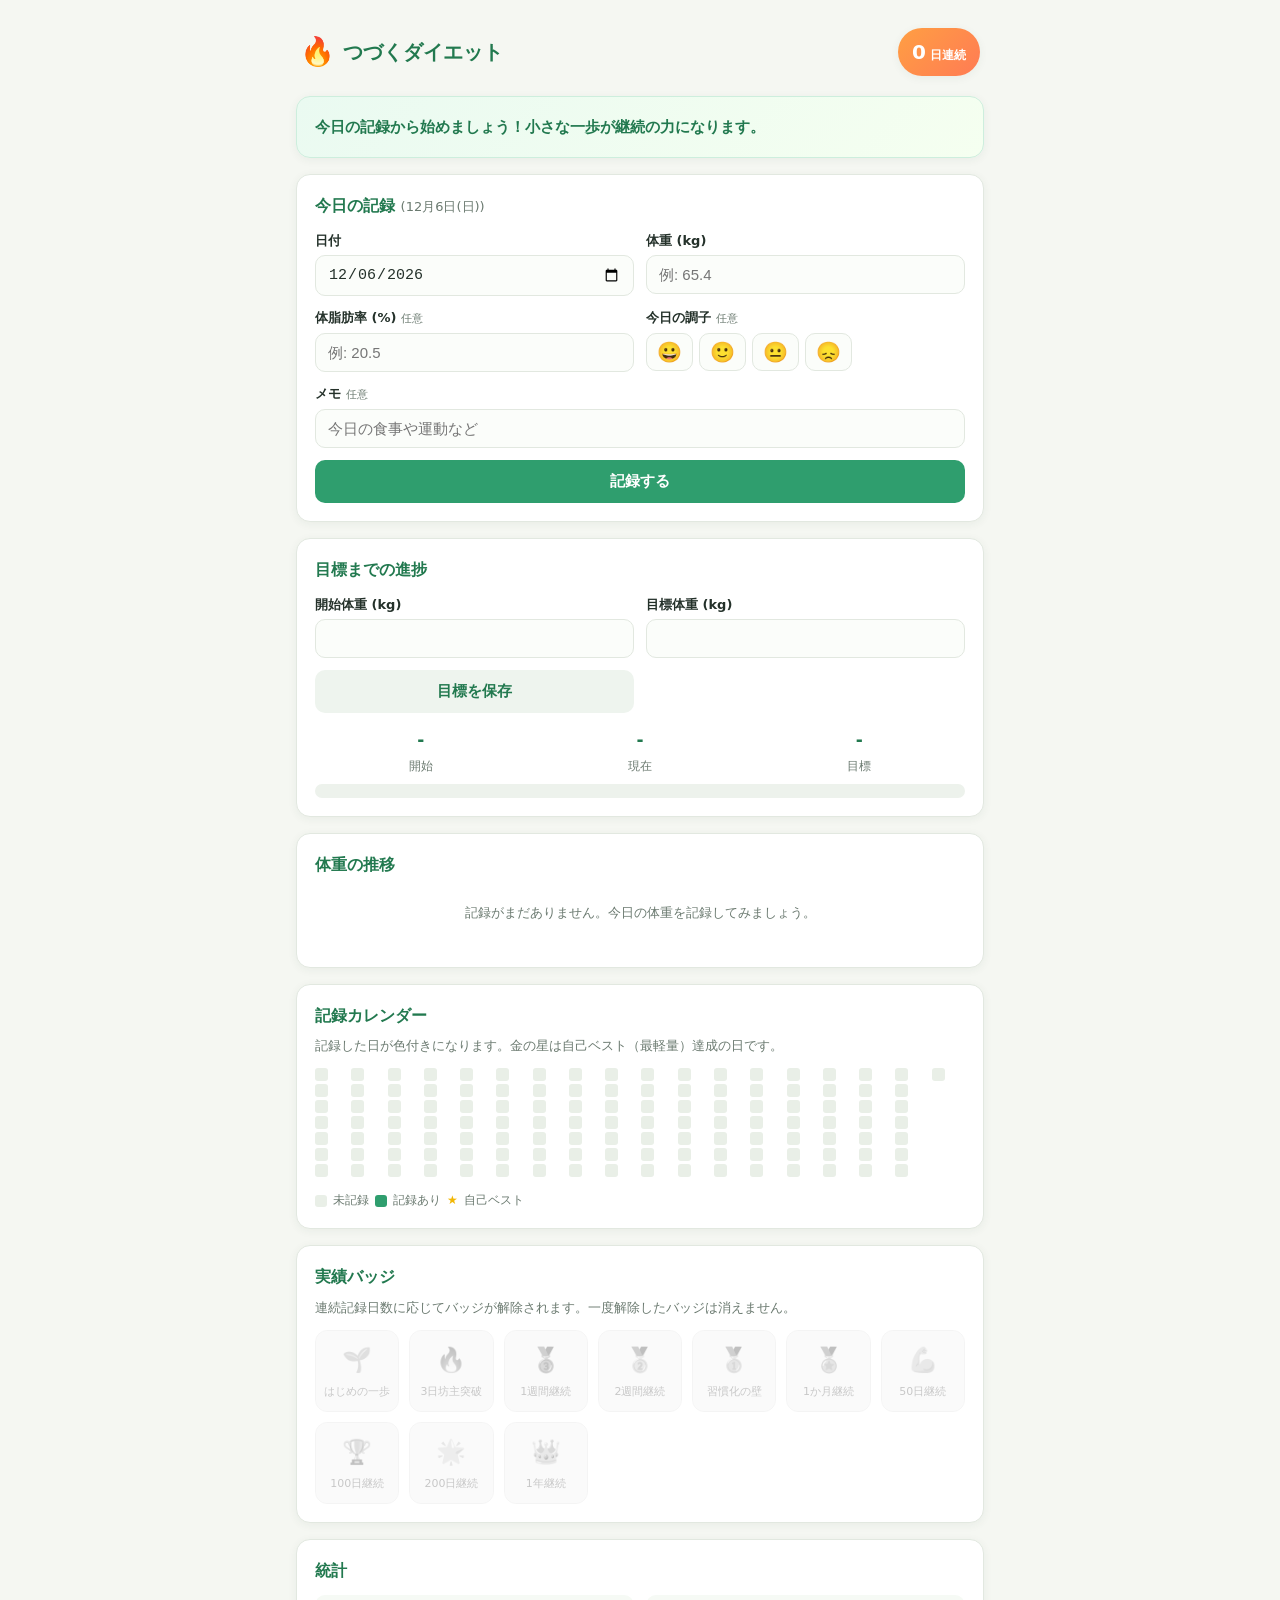
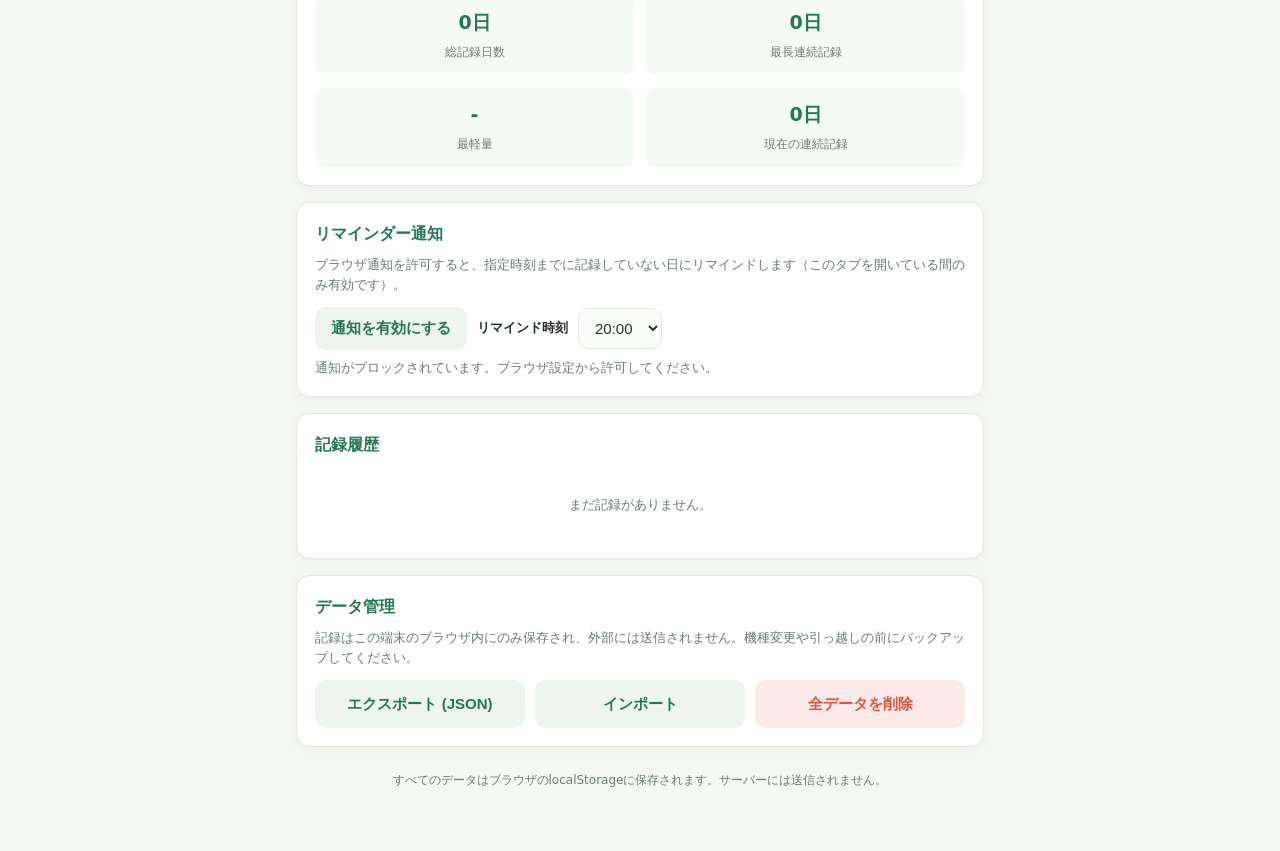
==== index.html @ d8ec90ce "Add diet continuation tracker site Static (no build/backend) site focused on habit continuation: str" ====
<!DOCTYPE html>
<html lang="ja">
<head>
<meta charset="UTF-8">
<meta name="viewport" content="width=device-width, initial-scale=1.0">
<title>つづくダイエット | 継続できる記録サイト</title>
<meta name="description" content="毎日の記録を続けやすくする、ストリーク・実績バッジ・カレンダーで継続をサポートするダイエット記録サイト">
<link rel="icon" href="data:image/svg+xml,%3Csvg xmlns=%22http://www.w3.org/2000/svg%22 viewBox=%220 0 100 100%22%3E%3Ctext y=%22.9em%22 font-size=%2290%22%3E%F0%9F%94%A5%3C/text%3E%3C/svg%3E">
<link rel="stylesheet" href="css/style.css">
</head>
<body>
  <div class="app">
    <header class="app-header">
      <div class="brand">
        <span class="brand-icon">🔥</span>
        <h1>つづくダイエット</h1>
      </div>
      <div class="streak-badge" id="streakBadge">
        <span class="streak-num" id="streakNum">0</span>
        <span class="streak-label">日連続</span>
      </div>
    </header>

    <main>
      <section class="card message-card" id="messageCard">
        <p id="encourageMessage">今日の記録から始めましょう！</p>
      </section>

      <section class="card" id="todayCard">
        <h2>今日の記録 <span class="today-date" id="todayDateLabel"></span></h2>
        <form id="entryForm" class="entry-form">
          <div class="field">
            <label for="dateInput">日付</label>
            <input type="date" id="dateInput" required>
          </div>
          <div class="field">
            <label for="weightInput">体重 (kg)</label>
            <input type="number" id="weightInput" step="0.1" min="0" placeholder="例: 65.4" required>
          </div>
          <div class="field">
            <label for="fatInput">体脂肪率 (%) <span class="optional">任意</span></label>
            <input type="number" id="fatInput" step="0.1" min="0" max="100" placeholder="例: 20.5">
          </div>
          <div class="field mood-field">
            <label>今日の調子 <span class="optional">任意</span></label>
            <div class="mood-picker" id="moodPicker">
              <button type="button" data-mood="😀" class="mood-btn">😀</button>
              <button type="button" data-mood="🙂" class="mood-btn">🙂</button>
              <button type="button" data-mood="😐" class="mood-btn">😐</button>
              <button type="button" data-mood="😞" class="mood-btn">😞</button>
            </div>
          </div>
          <div class="field field-wide">
            <label for="memoInput">メモ <span class="optional">任意</span></label>
            <input type="text" id="memoInput" maxlength="140" placeholder="今日の食事や運動など">
          </div>
          <button type="submit" class="btn-primary">記録する</button>
        </form>
      </section>

      <section class="card" id="progressCard">
        <h2>目標までの進捗</h2>
        <form id="goalForm" class="goal-form">
          <div class="field">
            <label for="startWeightInput">開始体重 (kg)</label>
            <input type="number" id="startWeightInput" step="0.1" min="0">
          </div>
          <div class="field">
            <label for="goalWeightInput">目標体重 (kg)</label>
            <input type="number" id="goalWeightInput" step="0.1" min="0">
          </div>
          <button type="submit" class="btn-secondary">目標を保存</button>
        </form>
        <div class="progress-stats" id="progressStats"></div>
        <div class="progress-bar-track">
          <div class="progress-bar-fill" id="progressBarFill"></div>
        </div>
      </section>

      <section class="card">
        <h2>体重の推移</h2>
        <canvas id="weightChart" height="220"></canvas>
        <p class="empty-hint" id="chartEmptyHint">記録がまだありません。今日の体重を記録してみましょう。</p>
      </section>

      <section class="card">
        <h2>記録カレンダー</h2>
        <p class="hint">記録した日が色付きになります。金の星は自己ベスト（最軽量）達成の日です。</p>
        <div class="calendar-heatmap" id="calendarHeatmap"></div>
        <div class="calendar-legend">
          <span class="legend-cell cell-empty"></span> 未記録
          <span class="legend-cell cell-logged"></span> 記録あり
          <span class="legend-star">★</span> 自己ベスト
        </div>
      </section>

      <section class="card">
        <h2>実績バッジ</h2>
        <p class="hint">連続記録日数に応じてバッジが解除されます。一度解除したバッジは消えません。</p>
        <div class="badges-grid" id="badgesGrid"></div>
      </section>

      <section class="card">
        <h2>統計</h2>
        <div class="stats-grid" id="statsGrid"></div>
      </section>

      <section class="card">
        <h2>リマインダー通知</h2>
        <p class="hint">ブラウザ通知を許可すると、指定時刻までに記録していない日にリマインドします（このタブを開いている間のみ有効です）。</p>
        <div class="reminder-controls">
          <button type="button" class="btn-secondary" id="enableNotifBtn">通知を有効にする</button>
          <label for="reminderHour">リマインド時刻</label>
          <select id="reminderHour"></select>
        </div>
        <p class="notif-status" id="notifStatus"></p>
      </section>

      <section class="card">
        <h2>記録履歴</h2>
        <div class="history-list" id="historyList"></div>
      </section>

      <section class="card">
        <h2>データ管理</h2>
        <p class="hint">記録はこの端末のブラウザ内にのみ保存され、外部には送信されません。機種変更や引っ越しの前にバックアップしてください。</p>
        <div class="data-controls">
          <button type="button" class="btn-secondary" id="exportBtn">エクスポート (JSON)</button>
          <label class="btn-secondary file-label">
            インポート
            <input type="file" id="importInput" accept="application/json" hidden>
          </label>
          <button type="button" class="btn-danger" id="resetBtn">全データを削除</button>
        </div>
      </section>
    </main>

    <footer class="app-footer">
      <p>すべてのデータはブラウザのlocalStorageに保存されます。サーバーには送信されません。</p>
    </footer>
  </div>

  <script src="js/app.js"></script>
</body>
</html>
---- css/style.css ----
:root {
  --bg: #f5f7f2;
  --card-bg: #ffffff;
  --text: #24312a;
  --text-muted: #6b7a70;
  --primary: #2f9e6e;
  --primary-dark: #22794f;
  --accent: #ff9f43;
  --danger: #e0553f;
  --border: #e2e8e0;
  --gold: #f2b705;
  --shadow: 0 2px 10px rgba(30, 60, 45, 0.06);
  --radius: 14px;
}

* { box-sizing: border-box; }

body {
  margin: 0;
  font-family: "Hiragino Sans", "Yu Gothic", "Noto Sans JP", system-ui, -apple-system, sans-serif;
  background: var(--bg);
  color: var(--text);
  line-height: 1.6;
}

.app {
  max-width: 720px;
  margin: 0 auto;
  padding: 16px 16px 48px;
}

.app-header {
  display: flex;
  align-items: center;
  justify-content: space-between;
  padding: 12px 4px 20px;
}

.brand {
  display: flex;
  align-items: center;
  gap: 8px;
}

.brand-icon { font-size: 28px; }

.brand h1 {
  font-size: 20px;
  margin: 0;
  color: var(--primary-dark);
}

.streak-badge {
  display: flex;
  align-items: baseline;
  gap: 4px;
  background: linear-gradient(135deg, #ff9f43, #ff7b54);
  color: white;
  padding: 8px 14px;
  border-radius: 999px;
  font-weight: 700;
  box-shadow: var(--shadow);
}

.streak-num { font-size: 20px; }
.streak-label { font-size: 12px; }

main { display: flex; flex-direction: column; gap: 16px; }

.card {
  background: var(--card-bg);
  border-radius: var(--radius);
  padding: 18px;
  box-shadow: var(--shadow);
  border: 1px solid var(--border);
}

.card h2 {
  font-size: 16px;
  margin: 0 0 12px;
  color: var(--primary-dark);
}

.hint {
  font-size: 12.5px;
  color: var(--text-muted);
  margin: -4px 0 12px;
}

.message-card {
  background: linear-gradient(135deg, #eafaf1, #f5fff0);
  border: 1px solid #cdeedd;
}
#encourageMessage {
  margin: 0;
  font-weight: 600;
  color: var(--primary-dark);
  font-size: 15px;
}

.today-date {
  font-weight: 400;
  font-size: 13px;
  color: var(--text-muted);
}

.entry-form, .goal-form {
  display: grid;
  grid-template-columns: 1fr 1fr;
  gap: 12px;
}

.field { display: flex; flex-direction: column; gap: 4px; }
.field-wide { grid-column: 1 / -1; }
.optional { font-size: 11px; color: var(--text-muted); font-weight: 400; }

label { font-size: 13px; font-weight: 600; color: var(--text); }

input[type="date"],
input[type="number"],
input[type="text"],
select {
  padding: 10px 12px;
  border-radius: 10px;
  border: 1px solid var(--border);
  font-size: 15px;
  background: #fbfdfa;
  color: var(--text);
}

input:focus, select:focus { outline: 2px solid var(--primary); outline-offset: 1px; }

.mood-picker { display: flex; gap: 6px; }
.mood-btn {
  font-size: 20px;
  padding: 6px 10px;
  border-radius: 10px;
  border: 1px solid var(--border);
  background: #fbfdfa;
  cursor: pointer;
}
.mood-btn.selected { background: var(--primary); border-color: var(--primary); }

.btn-primary, .btn-secondary, .btn-danger {
  grid-column: 1 / -1;
  padding: 12px 16px;
  border-radius: 10px;
  border: none;
  font-size: 15px;
  font-weight: 700;
  cursor: pointer;
}

.btn-primary { background: var(--primary); color: white; }
.btn-primary:hover { background: var(--primary-dark); }

.btn-secondary {
  background: #eef4ee;
  color: var(--primary-dark);
  grid-column: auto;
}
.btn-secondary:hover { background: #e0ebe0; }

.btn-danger { background: #fbeae7; color: var(--danger); grid-column: auto; }
.btn-danger:hover { background: #f7d9d3; }

.file-label {
  display: inline-flex;
  align-items: center;
  justify-content: center;
}

.progress-stats {
  display: flex;
  justify-content: space-between;
  flex-wrap: wrap;
  gap: 8px;
  margin: 14px 0 8px;
  font-size: 13.5px;
}
.progress-stats .stat { text-align: center; flex: 1; min-width: 90px; }
.progress-stats .stat strong { display: block; font-size: 17px; color: var(--primary-dark); }
.progress-stats .stat span { color: var(--text-muted); font-size: 12px; }

.progress-bar-track {
  height: 14px;
  background: #edf2ec;
  border-radius: 999px;
  overflow: hidden;
}
.progress-bar-fill {
  height: 100%;
  width: 0%;
  background: linear-gradient(90deg, var(--primary), var(--accent));
  transition: width 0.4s ease;
}

#weightChart { width: 100%; display: block; }
.empty-hint { color: var(--text-muted); font-size: 13px; text-align: center; padding: 12px 0; }

.calendar-heatmap {
  display: grid;
  grid-auto-flow: column;
  grid-template-rows: repeat(7, 1fr);
  gap: 3px;
  overflow-x: auto;
  padding-bottom: 6px;
}
.cal-cell {
  width: 13px;
  height: 13px;
  border-radius: 3px;
  background: #e9efe7;
  position: relative;
}
.cal-cell.logged { background: var(--primary); }
.cal-cell.best::after {
  content: "★";
  position: absolute;
  top: -6px;
  left: -1px;
  font-size: 9px;
  color: var(--gold);
}
.cal-cell.future { background: transparent; }

.calendar-legend {
  display: flex;
  align-items: center;
  gap: 6px;
  font-size: 12px;
  color: var(--text-muted);
  margin-top: 8px;
  flex-wrap: wrap;
}
.legend-cell {
  width: 12px; height: 12px; border-radius: 3px; display: inline-block;
}
.cell-empty { background: #e9efe7; }
.cell-logged { background: var(--primary); }
.legend-star { color: var(--gold); }

.badges-grid {
  display: grid;
  grid-template-columns: repeat(auto-fill, minmax(84px, 1fr));
  gap: 10px;
}
.badge {
  text-align: center;
  padding: 10px 6px;
  border-radius: 12px;
  background: #f3f6f2;
  border: 1px solid var(--border);
  opacity: 0.4;
  filter: grayscale(1);
}
.badge.unlocked { opacity: 1; filter: none; background: #fff8e8; border-color: #f0dca0; }
.badge-icon { font-size: 24px; display: block; }
.badge-label { font-size: 11px; color: var(--text-muted); display: block; margin-top: 4px; }

.stats-grid {
  display: grid;
  grid-template-columns: repeat(2, 1fr);
  gap: 12px;
}
.stat-box {
  background: #f6faf5;
  border-radius: 10px;
  padding: 12px;
  text-align: center;
}
.stat-box strong { display: block; font-size: 19px; color: var(--primary-dark); }
.stat-box span { font-size: 12px; color: var(--text-muted); }

.reminder-controls {
  display: flex;
  align-items: center;
  gap: 10px;
  flex-wrap: wrap;
}
.notif-status { font-size: 12.5px; color: var(--text-muted); margin: 8px 0 0; }

.history-list {
  display: flex;
  flex-direction: column;
  gap: 8px;
  max-height: 280px;
  overflow-y: auto;
}
.history-row {
  display: flex;
  justify-content: space-between;
  align-items: center;
  padding: 8px 10px;
  border-radius: 10px;
  background: #f8faf7;
  font-size: 13.5px;
}
.history-row .h-date { color: var(--text-muted); }
.history-row .h-delete {
  border: none;
  background: none;
  color: var(--danger);
  cursor: pointer;
  font-size: 12px;
}

.data-controls {
  display: flex;
  gap: 10px;
  flex-wrap: wrap;
}
.data-controls > * { flex: 1; min-width: 120px; }

.app-footer {
  text-align: center;
  color: var(--text-muted);
  font-size: 12px;
  margin-top: 24px;
}

@media (prefers-color-scheme: dark) {
  :root {
    --bg: #14201a;
    --card-bg: #1c2a22;
    --text: #e7f1ea;
    --text-muted: #93a89c;
    --border: #2b3c31;
    --shadow: 0 2px 10px rgba(0,0,0,0.3);
  }
  input, select { background: #142019; color: var(--text); border-color: var(--border); }
  .mood-btn { background: #142019; }
  .btn-secondary { background: #223328; color: #b7e8cc; }
  .btn-danger { background: #3a2420; color: #ff9d8a; }
  .cal-cell { background: #263a2e; }
  .badge { background: #1c2a22; }
  .badge.unlocked { background: #33301a; border-color: #6b6130; }
  .stat-box { background: #1a2a20; }
  .history-row { background: #1a2a20; }
  .progress-bar-track { background: #223328; }
  .cell-empty { background: #263a2e; }
}

@media (max-width: 480px) {
  .entry-form, .goal-form { grid-template-columns: 1fr; }
  .btn-secondary, .btn-danger { grid-column: 1 / -1; }
}
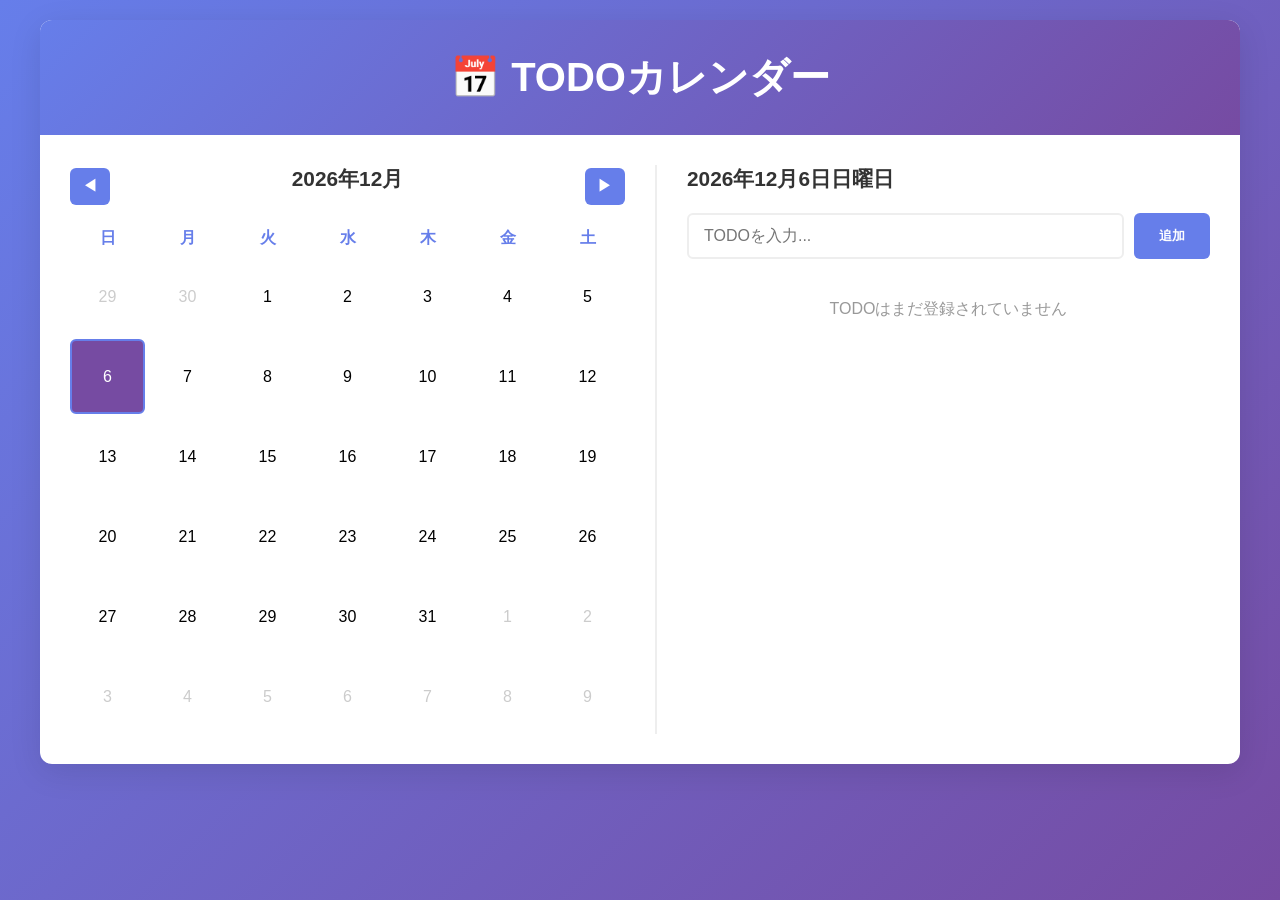
==== commit 0ef35e26: "TODOリスト兼カレンダーアプリを追加 HTMLファイル、CSSファイル、JavaScriptファイルを作成し、 TODOリスト兼カレンダーアプリの実装が完了しました。 カレンダー表示、日付選択、TO" ====
--- a/index.html
+++ b/index.html
@@ -1,145 +1,56 @@
 <!DOCTYPE html>
 <html lang="ja">
 <head>
-<meta charset="UTF-8">
-<meta name="viewport" content="width=device-width, initial-scale=1.0">
-<title>つづくダイエット | 継続できる記録サイト</title>
-<meta name="description" content="毎日の記録を続けやすくする、ストリーク・実績バッジ・カレンダーで継続をサポートするダイエット記録サイト">
-<link rel="icon" href="data:image/svg+xml,%3Csvg xmlns=%22http://www.w3.org/2000/svg%22 viewBox=%220 0 100 100%22%3E%3Ctext y=%22.9em%22 font-size=%2290%22%3E%F0%9F%94%A5%3C/text%3E%3C/svg%3E">
-<link rel="stylesheet" href="css/style.css">
+    <meta charset="UTF-8">
+    <meta name="viewport" content="width=device-width, initial-scale=1.0">
+    <title>TODOリスト兼カレンダー</title>
+    <link rel="stylesheet" href="style.css">
 </head>
 <body>
-  <div class="app">
-    <header class="app-header">
-      <div class="brand">
-        <span class="brand-icon">🔥</span>
-        <h1>つづくダイエット</h1>
-      </div>
-      <div class="streak-badge" id="streakBadge">
-        <span class="streak-num" id="streakNum">0</span>
-        <span class="streak-label">日連続</span>
-      </div>
-    </header>
+    <div class="container">
+        <header>
+            <h1>📅 TODOカレンダー</h1>
+        </header>
 
-    <main>
-      <section class="card message-card" id="messageCard">
-        <p id="encourageMessage">今日の記録から始めましょう！</p>
-      </section>
+        <div class="main-content">
+            <!-- カレンダーセクション -->
+            <div class="calendar-section">
+                <div class="calendar-header">
+                    <button id="prevMonth" class="nav-btn">◀</button>
+                    <h2 id="monthYear"></h2>
+                    <button id="nextMonth" class="nav-btn">▶</button>
+                </div>
+                <div class="weekdays">
+                    <div>日</div>
+                    <div>月</div>
+                    <div>火</div>
+                    <div>水</div>
+                    <div>木</div>
+                    <div>金</div>
+                    <div>土</div>
+                </div>
+                <div class="calendar" id="calendar"></div>
+            </div>
 
-      <section class="card" id="todayCard">
-        <h2>今日の記録 <span class="today-date" id="todayDateLabel"></span></h2>
-        <form id="entryForm" class="entry-form">
-          <div class="field">
-            <label for="dateInput">日付</label>
-            <input type="date" id="dateInput" required>
-          </div>
-          <div class="field">
-            <label for="weightInput">体重 (kg)</label>
-            <input type="number" id="weightInput" step="0.1" min="0" placeholder="例: 65.4" required>
-          </div>
-          <div class="field">
-            <label for="fatInput">体脂肪率 (%) <span class="optional">任意</span></label>
-            <input type="number" id="fatInput" step="0.1" min="0" max="100" placeholder="例: 20.5">
-          </div>
-          <div class="field mood-field">
-            <label>今日の調子 <span class="optional">任意</span></label>
-            <div class="mood-picker" id="moodPicker">
-              <button type="button" data-mood="😀" class="mood-btn">😀</button>
-              <button type="button" data-mood="🙂" class="mood-btn">🙂</button>
-              <button type="button" data-mood="😐" class="mood-btn">😐</button>
-              <button type="button" data-mood="😞" class="mood-btn">😞</button>
+            <!-- TODOセクション -->
+            <div class="todo-section">
+                <h2 id="selectedDate"></h2>
+
+                <div class="todo-input">
+                    <input
+                        type="text"
+                        id="todoInput"
+                        placeholder="TODOを入力..."
+                        onkeypress="handleKeyPress(event)"
+                    >
+                    <button id="addTodoBtn" onclick="addTodo()">追加</button>
+                </div>
+
+                <ul id="todoList" class="todo-list"></ul>
             </div>
-          </div>
-          <div class="field field-wide">
-            <label for="memoInput">メモ <span class="optional">任意</span></label>
-            <input type="text" id="memoInput" maxlength="140" placeholder="今日の食事や運動など">
-          </div>
-          <button type="submit" class="btn-primary">記録する</button>
-        </form>
-      </section>
+        </div>
+    </div>
 
-      <section class="card" id="progressCard">
-        <h2>目標までの進捗</h2>
-        <form id="goalForm" class="goal-form">
-          <div class="field">
-            <label for="startWeightInput">開始体重 (kg)</label>
-            <input type="number" id="startWeightInput" step="0.1" min="0">
-          </div>
-          <div class="field">
-            <label for="goalWeightInput">目標体重 (kg)</label>
-            <input type="number" id="goalWeightInput" step="0.1" min="0">
-          </div>
-          <button type="submit" class="btn-secondary">目標を保存</button>
-        </form>
-        <div class="progress-stats" id="progressStats"></div>
-        <div class="progress-bar-track">
-          <div class="progress-bar-fill" id="progressBarFill"></div>
-        </div>
-      </section>
-
-      <section class="card">
-        <h2>体重の推移</h2>
-        <canvas id="weightChart" height="220"></canvas>
-        <p class="empty-hint" id="chartEmptyHint">記録がまだありません。今日の体重を記録してみましょう。</p>
-      </section>
-
-      <section class="card">
-        <h2>記録カレンダー</h2>
-        <p class="hint">記録した日が色付きになります。金の星は自己ベスト（最軽量）達成の日です。</p>
-        <div class="calendar-heatmap" id="calendarHeatmap"></div>
-        <div class="calendar-legend">
-          <span class="legend-cell cell-empty"></span> 未記録
-          <span class="legend-cell cell-logged"></span> 記録あり
-          <span class="legend-star">★</span> 自己ベスト
-        </div>
-      </section>
-
-      <section class="card">
-        <h2>実績バッジ</h2>
-        <p class="hint">連続記録日数に応じてバッジが解除されます。一度解除したバッジは消えません。</p>
-        <div class="badges-grid" id="badgesGrid"></div>
-      </section>
-
-      <section class="card">
-        <h2>統計</h2>
-        <div class="stats-grid" id="statsGrid"></div>
-      </section>
-
-      <section class="card">
-        <h2>リマインダー通知</h2>
-        <p class="hint">ブラウザ通知を許可すると、指定時刻までに記録していない日にリマインドします（このタブを開いている間のみ有効です）。</p>
-        <div class="reminder-controls">
-          <button type="button" class="btn-secondary" id="enableNotifBtn">通知を有効にする</button>
-          <label for="reminderHour">リマインド時刻</label>
-          <select id="reminderHour"></select>
-        </div>
-        <p class="notif-status" id="notifStatus"></p>
-      </section>
-
-      <section class="card">
-        <h2>記録履歴</h2>
-        <div class="history-list" id="historyList"></div>
-      </section>
-
-      <section class="card">
-        <h2>データ管理</h2>
-        <p class="hint">記録はこの端末のブラウザ内にのみ保存され、外部には送信されません。機種変更や引っ越しの前にバックアップしてください。</p>
-        <div class="data-controls">
-          <button type="button" class="btn-secondary" id="exportBtn">エクスポート (JSON)</button>
-          <label class="btn-secondary file-label">
-            インポート
-            <input type="file" id="importInput" accept="application/json" hidden>
-          </label>
-          <button type="button" class="btn-danger" id="resetBtn">全データを削除</button>
-        </div>
-      </section>
-    </main>
-
-    <footer class="app-footer">
-      <p>すべてのデータはブラウザのlocalStorageに保存されます。サーバーには送信されません。</p>
-    </footer>
-  </div>
-
-  <script src="js/app.js"></script>
+    <script src="script.js"></script>
 </body>
 </html>
--- a/style.css
+++ b/style.css
@@ -0,0 +1,243 @@
+* {
+    margin: 0;
+    padding: 0;
+    box-sizing: border-box;
+}
+
+body {
+    font-family: 'Segoe UI', Tahoma, Geneva, Verdana, sans-serif;
+    background: linear-gradient(135deg, #667eea 0%, #764ba2 100%);
+    min-height: 100vh;
+    padding: 20px;
+}
+
+.container {
+    max-width: 1200px;
+    margin: 0 auto;
+    background: white;
+    border-radius: 12px;
+    box-shadow: 0 8px 32px rgba(0, 0, 0, 0.1);
+    overflow: hidden;
+}
+
+header {
+    background: linear-gradient(135deg, #667eea 0%, #764ba2 100%);
+    color: white;
+    padding: 30px;
+    text-align: center;
+}
+
+header h1 {
+    font-size: 2.5em;
+    font-weight: 600;
+}
+
+.main-content {
+    display: grid;
+    grid-template-columns: 1fr 1fr;
+    gap: 30px;
+    padding: 30px;
+}
+
+/* カレンダー */
+.calendar-section h2 {
+    color: #333;
+    margin-bottom: 15px;
+    font-size: 1.3em;
+}
+
+.calendar-header {
+    display: flex;
+    justify-content: space-between;
+    align-items: center;
+    margin-bottom: 20px;
+}
+
+.nav-btn {
+    background: #667eea;
+    color: white;
+    border: none;
+    padding: 8px 12px;
+    border-radius: 6px;
+    cursor: pointer;
+    font-size: 1em;
+    transition: background 0.3s;
+}
+
+.nav-btn:hover {
+    background: #764ba2;
+}
+
+.weekdays {
+    display: grid;
+    grid-template-columns: repeat(7, 1fr);
+    gap: 5px;
+    margin-bottom: 10px;
+    font-weight: 600;
+    text-align: center;
+    color: #667eea;
+}
+
+.calendar {
+    display: grid;
+    grid-template-columns: repeat(7, 1fr);
+    gap: 5px;
+}
+
+.calendar-day {
+    aspect-ratio: 1;
+    display: flex;
+    align-items: center;
+    justify-content: center;
+    border-radius: 6px;
+    cursor: pointer;
+    font-weight: 500;
+    transition: all 0.3s;
+    border: 2px solid transparent;
+}
+
+.calendar-day.other-month {
+    color: #ccc;
+    cursor: default;
+}
+
+.calendar-day.today {
+    background: #667eea;
+    color: white;
+}
+
+.calendar-day.selected {
+    background: #764ba2;
+    color: white;
+    border-color: #667eea;
+}
+
+.calendar-day.has-todo {
+    border-color: #667eea;
+}
+
+.calendar-day:hover:not(.other-month) {
+    transform: scale(1.05);
+    box-shadow: 0 4px 12px rgba(102, 126, 234, 0.3);
+}
+
+/* TODO セクション */
+.todo-section {
+    border-left: 2px solid #eee;
+    padding-left: 30px;
+}
+
+.todo-section h2 {
+    color: #333;
+    margin-bottom: 20px;
+    font-size: 1.3em;
+}
+
+.todo-input {
+    display: flex;
+    gap: 10px;
+    margin-bottom: 20px;
+}
+
+#todoInput {
+    flex: 1;
+    padding: 12px 15px;
+    border: 2px solid #eee;
+    border-radius: 6px;
+    font-size: 1em;
+    transition: border-color 0.3s;
+}
+
+#todoInput:focus {
+    outline: none;
+    border-color: #667eea;
+}
+
+#addTodoBtn {
+    background: #667eea;
+    color: white;
+    border: none;
+    padding: 12px 25px;
+    border-radius: 6px;
+    cursor: pointer;
+    font-weight: 600;
+    transition: background 0.3s;
+}
+
+#addTodoBtn:hover {
+    background: #764ba2;
+}
+
+.todo-list {
+    list-style: none;
+    max-height: 400px;
+    overflow-y: auto;
+}
+
+.todo-item {
+    display: flex;
+    align-items: center;
+    gap: 12px;
+    padding: 12px;
+    background: #f8f9fa;
+    border-radius: 6px;
+    margin-bottom: 8px;
+    transition: all 0.3s;
+}
+
+.todo-item:hover {
+    background: #efefef;
+}
+
+.todo-item.completed {
+    opacity: 0.6;
+}
+
+.todo-item.completed .todo-text {
+    text-decoration: line-through;
+    color: #999;
+}
+
+.todo-checkbox {
+    width: 20px;
+    height: 20px;
+    cursor: pointer;
+    accent-color: #667eea;
+}
+
+.todo-text {
+    flex: 1;
+    color: #333;
+}
+
+.todo-delete {
+    background: #ff6b6b;
+    color: white;
+    border: none;
+    padding: 6px 12px;
+    border-radius: 4px;
+    cursor: pointer;
+    font-size: 0.85em;
+    transition: background 0.3s;
+}
+
+.todo-delete:hover {
+    background: #ff5252;
+}
+
+@media (max-width: 768px) {
+    .main-content {
+        grid-template-columns: 1fr;
+    }
+
+    .todo-section {
+        border-left: none;
+        border-top: 2px solid #eee;
+        padding-left: 0;
+        padding-top: 30px;
+    }
+
+    header h1 {
+        font-size: 1.8em;
+    }
+}
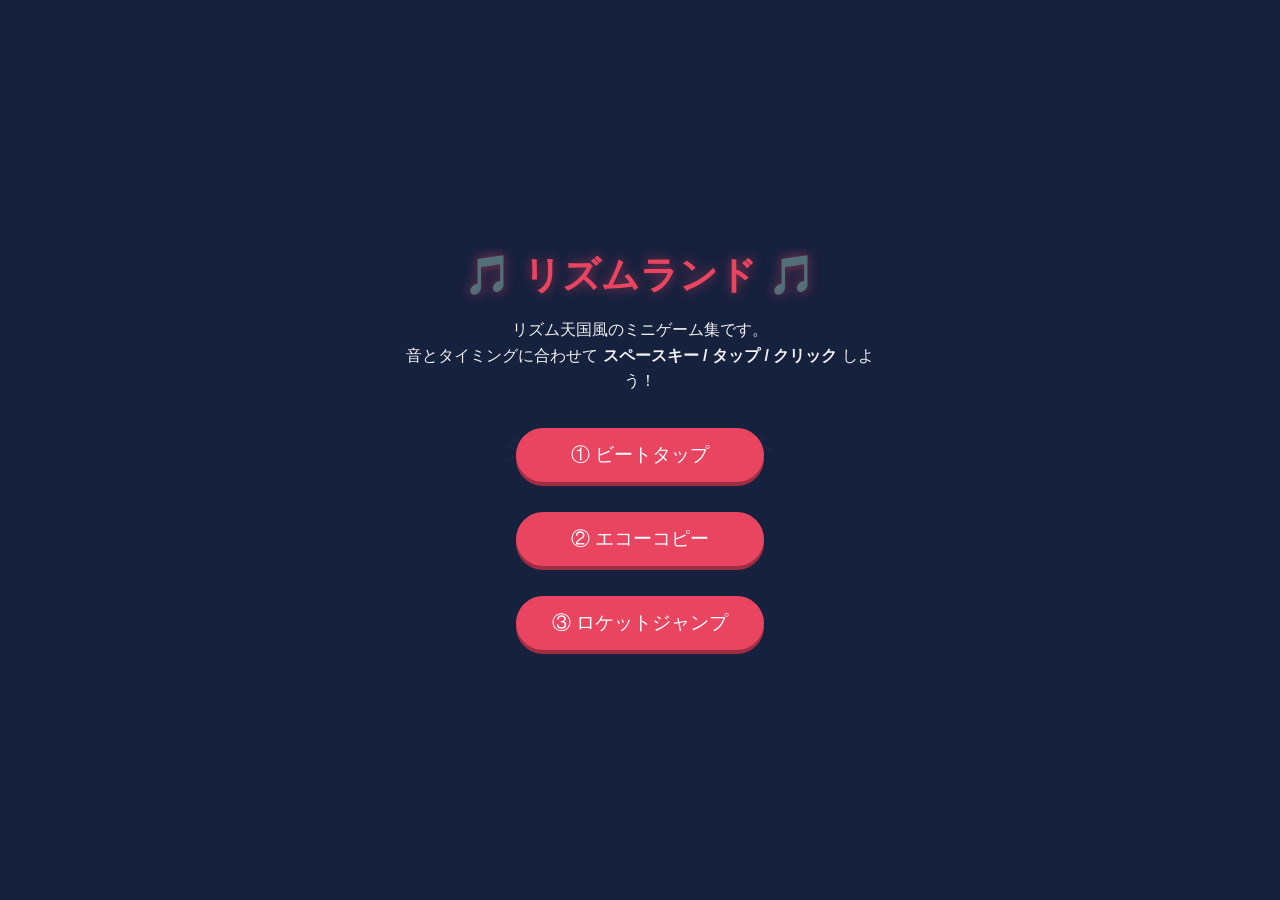
==== commit 74567d31: "リズム天国風ミニゲーム集を追加" ====
--- a/index.html
+++ b/index.html
@@ -1,56 +1,581 @@
 <!DOCTYPE html>
 <html lang="ja">
 <head>
-    <meta charset="UTF-8">
-    <meta name="viewport" content="width=device-width, initial-scale=1.0">
-    <title>TODOリスト兼カレンダー</title>
-    <link rel="stylesheet" href="style.css">
+<meta charset="UTF-8">
+<meta name="viewport" content="width=device-width, initial-scale=1.0">
+<title>リズムランド</title>
+<style>
+  :root{
+    --bg:#1a1a2e;
+    --panel:#16213e;
+    --accent:#e94560;
+    --accent2:#0f9;
+    --text:#f1f1f1;
+  }
+  *{box-sizing:border-box;}
+  html,body{
+    margin:0;padding:0;height:100%;
+    background:var(--bg);
+    color:var(--text);
+    font-family:"Hiragino Sans","Meiryo",sans-serif;
+    overflow:hidden;
+    -webkit-user-select:none;user-select:none;
+    touch-action:manipulation;
+  }
+  #app{
+    position:relative;
+    width:100vw;height:100vh;
+    display:flex;align-items:center;justify-content:center;
+  }
+  canvas{
+    background:var(--panel);
+    display:block;
+    max-width:100vw;
+    max-height:100vh;
+    touch-action:manipulation;
+  }
+  #overlay{
+    position:absolute;top:0;left:0;width:100%;height:100%;
+    display:flex;flex-direction:column;align-items:center;justify-content:center;
+    text-align:center;
+    background:rgba(22,33,62,0.92);
+    padding:20px;
+  }
+  #overlay h1{
+    font-size:2.4em;margin:0 0 10px;
+    color:var(--accent);
+    text-shadow:0 0 12px rgba(233,69,96,0.6);
+  }
+  #overlay p{margin:6px 0;line-height:1.6;max-width:480px;}
+  .btn{
+    margin-top:18px;
+    padding:14px 36px;
+    font-size:1.2em;
+    border:none;
+    border-radius:40px;
+    background:var(--accent);
+    color:#fff;
+    cursor:pointer;
+    box-shadow:0 4px 0 #a02e42;
+    transition:transform .05s;
+  }
+  .btn:active{transform:translateY(4px);box-shadow:0 0 0 #a02e42;}
+  .btn.secondary{background:#333a5c;box-shadow:0 4px 0 #1f2440;}
+  #hud{
+    position:absolute;top:10px;left:0;width:100%;
+    display:flex;justify-content:space-between;
+    padding:0 16px;
+    font-size:1.1em;
+    pointer-events:none;
+    text-shadow:0 2px 4px rgba(0,0,0,.6);
+  }
+  #judge{
+    position:absolute;
+    top:38%;left:50%;
+    transform:translate(-50%,-50%);
+    font-size:2em;
+    font-weight:bold;
+    pointer-events:none;
+    opacity:0;
+    text-shadow:0 2px 8px rgba(0,0,0,.7);
+  }
+  .hidden{display:none !important;}
+  #menuList{display:flex;flex-direction:column;gap:12px;margin-top:10px;}
+  small{opacity:.7;}
+</style>
 </head>
 <body>
-    <div class="container">
-        <header>
-            <h1>📅 TODOカレンダー</h1>
-        </header>
-
-        <div class="main-content">
-            <!-- カレンダーセクション -->
-            <div class="calendar-section">
-                <div class="calendar-header">
-                    <button id="prevMonth" class="nav-btn">◀</button>
-                    <h2 id="monthYear"></h2>
-                    <button id="nextMonth" class="nav-btn">▶</button>
-                </div>
-                <div class="weekdays">
-                    <div>日</div>
-                    <div>月</div>
-                    <div>火</div>
-                    <div>水</div>
-                    <div>木</div>
-                    <div>金</div>
-                    <div>土</div>
-                </div>
-                <div class="calendar" id="calendar"></div>
-            </div>
-
-            <!-- TODOセクション -->
-            <div class="todo-section">
-                <h2 id="selectedDate"></h2>
-
-                <div class="todo-input">
-                    <input
-                        type="text"
-                        id="todoInput"
-                        placeholder="TODOを入力..."
-                        onkeypress="handleKeyPress(event)"
-                    >
-                    <button id="addTodoBtn" onclick="addTodo()">追加</button>
-                </div>
-
-                <ul id="todoList" class="todo-list"></ul>
-            </div>
-        </div>
+<div id="app">
+  <canvas id="game" width="480" height="720"></canvas>
+  <div id="hud" class="hidden">
+    <div id="scoreLabel">SCORE: 0</div>
+    <div id="comboLabel">COMBO: 0</div>
+  </div>
+  <div id="judge"></div>
+
+  <div id="overlay">
+    <h1>🎵 リズムランド 🎵</h1>
+    <p>リズム天国風のミニゲーム集です。<br>音とタイミングに合わせて <b>スペースキー / タップ / クリック</b> しよう！</p>
+    <div id="menuList">
+      <button class="btn" data-game="beat">① ビートタップ</button>
+      <button class="btn" data-game="echo">② エコーコピー</button>
+      <button class="btn" data-game="rocket">③ ロケットジャンプ</button>
     </div>
-
-    <script src="script.js"></script>
+  </div>
+</div>
+
+<script>
+(() => {
+"use strict";
+
+const canvas = document.getElementById('game');
+const ctx = canvas.getContext('2d');
+const overlay = document.getElementById('overlay');
+const hud = document.getElementById('hud');
+const scoreLabel = document.getElementById('scoreLabel');
+const comboLabel = document.getElementById('comboLabel');
+const judgeEl = document.getElementById('judge');
+const menuList = document.getElementById('menuList');
+
+// ---------- Audio ----------
+const AudioCtx = window.AudioContext || window.webkitAudioContext;
+const actx = new AudioCtx();
+
+function beep(freq, dur, type='sine', vol=0.25, when=0){
+  const t = actx.currentTime + when;
+  const osc = actx.createOscillator();
+  const gain = actx.createGain();
+  osc.type = type;
+  osc.frequency.value = freq;
+  gain.gain.setValueAtTime(vol, t);
+  gain.gain.exponentialRampToValueAtTime(0.001, t + dur);
+  osc.connect(gain).connect(actx.destination);
+  osc.start(t);
+  osc.stop(t + dur + 0.02);
+}
+function tickSound(){ beep(880, 0.06, 'square', 0.15); }
+function hitSound(){ beep(1200, 0.08, 'triangle', 0.3); }
+function missSound(){ beep(140, 0.2, 'sawtooth', 0.25); }
+function successJingle(){
+  [523,659,784,1046].forEach((f,i)=>beep(f,0.18,'triangle',0.25,i*0.12));
+}
+function failJingle(){
+  [400,300,200].forEach((f,i)=>beep(f,0.25,'sawtooth',0.2,i*0.15));
+}
+
+// ---------- Global state ----------
+let score = 0;
+let combo = 0;
+let currentGame = null;
+let rafId = null;
+
+function resetHud(){
+  score = 0; combo = 0;
+  scoreLabel.textContent = 'SCORE: 0';
+  comboLabel.textContent = 'COMBO: 0';
+}
+function addScore(points){
+  score += points;
+  combo += 1;
+  scoreLabel.textContent = 'SCORE: ' + score;
+  comboLabel.textContent = 'COMBO: ' + combo;
+}
+function breakCombo(){
+  combo = 0;
+  comboLabel.textContent = 'COMBO: 0';
+}
+
+let judgeTimer = null;
+function showJudge(text, color){
+  judgeEl.textContent = text;
+  judgeEl.style.color = color;
+  judgeEl.style.opacity = '1';
+  judgeEl.style.transform = 'translate(-50%,-60%)';
+  judgeEl.style.transition = 'none';
+  requestAnimationFrame(()=>{
+    judgeEl.style.transition = 'opacity .5s ease, transform .5s ease';
+    judgeEl.style.opacity = '0';
+    judgeEl.style.transform = 'translate(-50%,-90%)';
+  });
+}
+
+// input dispatcher: current game defines onInput()
+let inputHandler = null;
+function fireInput(){
+  if (inputHandler) inputHandler();
+}
+window.addEventListener('keydown', (e)=>{
+  if (e.code === 'Space' || e.code === 'Enter'){
+    e.preventDefault();
+    fireInput();
+  }
+});
+canvas.addEventListener('pointerdown', (e)=>{
+  e.preventDefault();
+  fireInput();
+});
+
+// ---------- Utility drawing ----------
+function clear(bg='#16213e'){
+  ctx.fillStyle = bg;
+  ctx.fillRect(0,0,canvas.width, canvas.height);
+}
+function centerText(text, x, y, size, color, weight='bold'){
+  ctx.fillStyle = color;
+  ctx.font = `${weight} ${size}px 'Hiragino Sans', sans-serif`;
+  ctx.textAlign = 'center';
+  ctx.textBaseline = 'middle';
+  ctx.fillText(text, x, y);
+}
+
+// =====================================================================
+// GAME 1: ビートタップ (Beat Tap) - hit space on every beat marker
+// =====================================================================
+function startBeatGame(){
+  resetHud();
+  const BPM = 100;
+  const beatInterval = 60/BPM; // seconds per beat
+  const totalBeats = 20;
+  const startTime = actx.currentTime + 1.0;
+  const hitWindow = 0.18; // seconds tolerance
+
+  let beatIndex = 0;
+  let judged = new Array(totalBeats).fill(false);
+  let finished = false;
+  let ended = false;
+
+  // schedule tick sounds
+  for(let i=0;i<totalBeats;i++){
+    beep(660, 0.05, 'square', 0.12, (startTime + i*beatInterval) - actx.currentTime);
+  }
+
+  inputHandler = () => {
+    if (finished) return;
+    const now = actx.currentTime;
+    // find nearest unjudged beat
+    let best = -1, bestDiff = Infinity;
+    for(let i=0;i<totalBeats;i++){
+      if (judged[i]) continue;
+      const bt = startTime + i*beatInterval;
+      const diff = Math.abs(now - bt);
+      if (diff < bestDiff){ bestDiff = diff; best = i; }
+    }
+    if (best === -1) return;
+    if (bestDiff <= hitWindow){
+      judged[best] = true;
+      hitSound();
+      const perfect = bestDiff <= hitWindow*0.4;
+      addScore(perfect ? 100 : 60);
+      showJudge(perfect ? 'PERFECT!' : 'GOOD', perfect ? '#0f9' : '#ffd166');
+    } else {
+      missSound();
+      breakCombo();
+      showJudge('MISS', '#e94560');
+    }
+  };
+
+  function loop(){
+    if (ended) return;
+    const now = actx.currentTime;
+    clear('#0f3057');
+
+    // mark missed beats that passed window without being judged
+    for(let i=0;i<totalBeats;i++){
+      if (!judged[i] && now > startTime + i*beatInterval + hitWindow){
+        judged[i] = true;
+        breakCombo();
+      }
+    }
+
+    // progress bar of upcoming beats
+    const w = canvas.width, h = canvas.height;
+    centerText('ビートタップ', w/2, 80, 34, '#fff');
+    centerText('スペース/タップでリズムに合わせて！', w/2, 120, 16, '#aac');
+
+    // draw beat line target
+    const targetY = h*0.55;
+    ctx.strokeStyle = '#e94560';
+    ctx.lineWidth = 4;
+    ctx.beginPath();
+    ctx.moveTo(w*0.15, targetY);
+    ctx.lineTo(w*0.85, targetY);
+    ctx.stroke();
+
+    // draw approaching notes
+    const travelTime = 1.2; // seconds to travel from top to target
+    for(let i=0;i<totalBeats;i++){
+      const bt = startTime + i*beatInterval;
+      const t = (bt - now); // time until hit
+      if (t < -0.3 || t > travelTime) continue;
+      const progress = 1 - (t/travelTime);
+      const y = -40 + progress*(targetY+40);
+      const color = judged[i] ? '#555' : '#0f9';
+      ctx.beginPath();
+      ctx.arc(w/2, y, 22, 0, Math.PI*2);
+      ctx.fillStyle = color;
+      ctx.fill();
+    }
+
+    // character bounce
+    const beatPhase = ((now - startTime) % beatInterval) / beatInterval;
+    const bounce = Math.abs(Math.sin(beatPhase*Math.PI));
+    ctx.fillStyle = '#ffd166';
+    ctx.beginPath();
+    ctx.arc(w/2, targetY + 100 - bounce*15, 30, 0, Math.PI*2);
+    ctx.fill();
+
+    if (now > startTime + totalBeats*beatInterval + 0.5 && !finished){
+      finished = true;
+      endMiniGame(score >= totalBeats*60*0.6);
+      return;
+    }
+    rafId = requestAnimationFrame(loop);
+  }
+  rafId = requestAnimationFrame(loop);
+}
+
+// =====================================================================
+// GAME 2: エコーコピー (Echo Copy) - repeat the shown pattern of taps
+// =====================================================================
+function startEchoGame(){
+  resetHud();
+  const rounds = 5;
+  let round = 1;
+  let pattern = [];
+  let playerIndex = 0;
+  let phase = 'show'; // show | wait | input
+  let ended = false;
+  let phaseStart = actx.currentTime;
+  let showIdx = 0;
+  const beatGap = 0.5;
+
+  function newRound(){
+    pattern.push(Math.random() < 0.5 ? 'short' : 'long');
+    playerIndex = 0;
+    phase = 'show';
+    showIdx = 0;
+    phaseStart = actx.currentTime;
+    pattern.forEach((p,i)=>{
+      const t = i*beatGap;
+      beep(p==='short'?880:440, p==='short'?0.08:0.25, 'triangle', 0.25, t);
+    });
+  }
+  newRound();
+
+  inputHandler = () => {
+    if (phase !== 'input' || ended) return;
+    const expected = pattern[playerIndex];
+    // simple: any tap counts as "short" unless held - use quick approx via double check not needed for simplicity
+    tickSound();
+    playerIndex++;
+    addScore(50);
+    if (playerIndex >= pattern.length){
+      round++;
+      if (round > rounds){
+        endMiniGame(true);
+        ended = true;
+      } else {
+        phase = 'gap';
+        phaseStart = actx.currentTime;
+      }
+    }
+  };
+
+  function loop(){
+    if (ended) return;
+    const now = actx.currentTime;
+    clear('#3a0ca3');
+    const w = canvas.width, h = canvas.height;
+    centerText('エコーコピー', w/2, 80, 34, '#fff');
+    centerText(`ラウンド ${round}/${rounds}`, w/2, 120, 18, '#dde');
+
+    if (phase === 'show'){
+      const elapsed = now - phaseStart;
+      const idx = Math.floor(elapsed / beatGap);
+      centerText('よく聞いて見て！', w/2, h*0.4, 22, '#ffd166');
+      if (idx < pattern.length){
+        const p = pattern[idx];
+        ctx.fillStyle = p === 'short' ? '#0f9' : '#e94560';
+        ctx.beginPath();
+        ctx.arc(w/2, h*0.55, p==='short'?40:60, 0, Math.PI*2);
+        ctx.fill();
+      }
+      if (elapsed > pattern.length*beatGap + 0.4){
+        phase = 'input';
+        phaseStart = now;
+      }
+    } else if (phase === 'gap'){
+      centerText('正解！次のリズム...', w/2, h*0.45, 22, '#0f9');
+      if (now - phaseStart > 0.8){
+        newRound();
+      }
+    } else if (phase === 'input'){
+      centerText('同じリズムでタップ！', w/2, h*0.4, 22, '#ffd166');
+      for(let i=0;i<pattern.length;i++){
+        ctx.beginPath();
+        ctx.arc(w/2 - (pattern.length-1)*30 + i*60, h*0.55, 18, 0, Math.PI*2);
+        ctx.fillStyle = i < playerIndex ? '#0f9' : '#555';
+        ctx.fill();
+      }
+    }
+
+    rafId = requestAnimationFrame(loop);
+  }
+  rafId = requestAnimationFrame(loop);
+}
+
+// =====================================================================
+// GAME 3: ロケットジャンプ (Rocket Jump) - tap right when rocket reaches ring
+// =====================================================================
+function startRocketGame(){
+  resetHud();
+  const BPM = 90;
+  const beatInterval = 60/BPM;
+  const totalJumps = 10;
+  const startTime = actx.currentTime + 1.2;
+  const hitWindow = 0.16;
+  let judged = new Array(totalJumps).fill(false);
+  let finished = false;
+  let ended = false;
+  let rocketY = 0;
+
+  for(let i=0;i<totalJumps;i++){
+    beep(220, 0.05, 'sine', 0.1, (startTime + i*beatInterval) - actx.currentTime - 0.3 > 0 ? (startTime + i*beatInterval) - actx.currentTime - 0.3 : 0);
+  }
+
+  inputHandler = () => {
+    if (finished) return;
+    const now = actx.currentTime;
+    let best=-1, bestDiff=Infinity;
+    for(let i=0;i<totalJumps;i++){
+      if (judged[i]) continue;
+      const bt = startTime + i*beatInterval;
+      const diff = Math.abs(now-bt);
+      if (diff < bestDiff){ bestDiff = diff; best = i; }
+    }
+    if (best===-1) return;
+    if (bestDiff <= hitWindow){
+      judged[best] = true;
+      hitSound();
+      const perfect = bestDiff <= hitWindow*0.4;
+      addScore(perfect?100:60);
+      showJudge(perfect?'PERFECT!':'GOOD', perfect?'#0f9':'#ffd166');
+    } else {
+      missSound();
+      breakCombo();
+      showJudge('MISS', '#e94560');
+    }
+  };
+
+  function loop(){
+    if (ended) return;
+    const now = actx.currentTime;
+    clear('#022b3a');
+    const w=canvas.width, h=canvas.height;
+    centerText('ロケットジャンプ', w/2, 80, 32, '#fff');
+    centerText('輪っかに重なった瞬間にタップ！', w/2, 120, 16, '#aac');
+
+    for(let i=0;i<totalJumps;i++){
+      if (!judged[i] && now > startTime + i*beatInterval + hitWindow){
+        judged[i] = true;
+        breakCombo();
+      }
+    }
+
+    const ringX = w*0.75;
+    const ringY = h*0.5;
+    ctx.strokeStyle = '#ffd166';
+    ctx.lineWidth = 6;
+    ctx.beginPath();
+    ctx.arc(ringX, ringY, 45, 0, Math.PI*2);
+    ctx.stroke();
+
+    // rocket moves in an arc based on nearest beat phase
+    const phase = ((now - startTime) % beatInterval) / beatInterval;
+    const arcProgress = phase; // 0..1 across beat
+    const x = w*0.15 + (ringX - w*0.15) * arcProgress;
+    const jumpHeight = 180;
+    const y = ringY - Math.sin(arcProgress*Math.PI) * jumpHeight * 0 + (ringY - Math.sin(Math.min(arcProgress,1)*Math.PI)*100);
+
+    ctx.save();
+    ctx.translate(x, ringY - Math.sin(arcProgress*Math.PI)*100);
+    ctx.rotate(arcProgress*0.6 - 0.3);
+    ctx.fillStyle = '#e94560';
+    ctx.beginPath();
+    ctx.moveTo(-20,0);
+    ctx.lineTo(20,0);
+    ctx.lineTo(0,-40);
+    ctx.closePath();
+    ctx.fill();
+    ctx.restore();
+
+    if (now > startTime + totalJumps*beatInterval + 0.5 && !finished){
+      finished = true;
+      endMiniGame(score >= totalJumps*60*0.6);
+      return;
+    }
+    rafId = requestAnimationFrame(loop);
+  }
+  rafId = requestAnimationFrame(loop);
+}
+
+// ---------- End of minigame ----------
+function endMiniGame(success){
+  inputHandler = null;
+  if (rafId) cancelAnimationFrame(rafId);
+  if (success) successJingle(); else failJingle();
+
+  const w=canvas.width, h=canvas.height;
+  clear(success ? '#134e13' : '#4e1313');
+  centerText(success ? 'よくできました！' : 'もう一度！', w/2, h*0.4, 36, success?'#0f9':'#e94560');
+  centerText('SCORE: ' + score, w/2, h*0.5, 26, '#fff');
+
+  overlay.classList.remove('hidden');
+  overlay.innerHTML = `
+    <h1>${success ? '🎉 クリア！' : '😵 残念...'}</h1>
+    <p>スコア: <b>${score}</b></p>
+    <div id="menuList">
+      <button class="btn" id="retryBtn">もう一度</button>
+      <button class="btn secondary" id="menuBtn">メニューに戻る</button>
+    </div>
+  `;
+  document.getElementById('retryBtn').addEventListener('click', ()=> launchGame(currentGame));
+  document.getElementById('menuBtn').addEventListener('click', showMenu);
+}
+
+function showMenu(){
+  hud.classList.add('hidden');
+  overlay.classList.remove('hidden');
+  overlay.innerHTML = `
+    <h1>🎵 リズムランド 🎵</h1>
+    <p>リズム天国風のミニゲーム集です。<br>音とタイミングに合わせて <b>スペースキー / タップ / クリック</b> しよう！</p>
+    <div id="menuList">
+      <button class="btn" data-game="beat">① ビートタップ</button>
+      <button class="btn" data-game="echo">② エコーコピー</button>
+      <button class="btn" data-game="rocket">③ ロケットジャンプ</button>
+    </div>
+    <small>Made with Web Audio &amp; Canvas</small>
+  `;
+  overlay.querySelectorAll('[data-game]').forEach(btn=>{
+    btn.addEventListener('click', ()=> launchGame(btn.dataset.game));
+  });
+}
+
+function launchGame(name){
+  currentGame = name;
+  if (actx.state === 'suspended') actx.resume();
+  overlay.classList.add('hidden');
+  hud.classList.remove('hidden');
+  if (rafId) cancelAnimationFrame(rafId);
+  if (name === 'beat') startBeatGame();
+  else if (name === 'echo') startEchoGame();
+  else if (name === 'rocket') startRocketGame();
+}
+
+menuList.querySelectorAll('[data-game]').forEach(btn=>{
+  btn.addEventListener('click', ()=> launchGame(btn.dataset.game));
+});
+
+// responsive canvas sizing
+function resize(){
+  const targetRatio = 480/720;
+  let w = window.innerWidth, h = window.innerHeight;
+  if (w/h > targetRatio){
+    canvas.style.height = h + 'px';
+    canvas.style.width = (h*targetRatio) + 'px';
+  } else {
+    canvas.style.width = w + 'px';
+    canvas.style.height = (w/targetRatio) + 'px';
+  }
+}
+window.addEventListener('resize', resize);
+resize();
+
+// idle screen draw
+clear('#16213e');
+centerText('タップしてスタート', canvas.width/2, canvas.height/2, 24, '#556');
+
+})();
+</script>
 </body>
 </html>
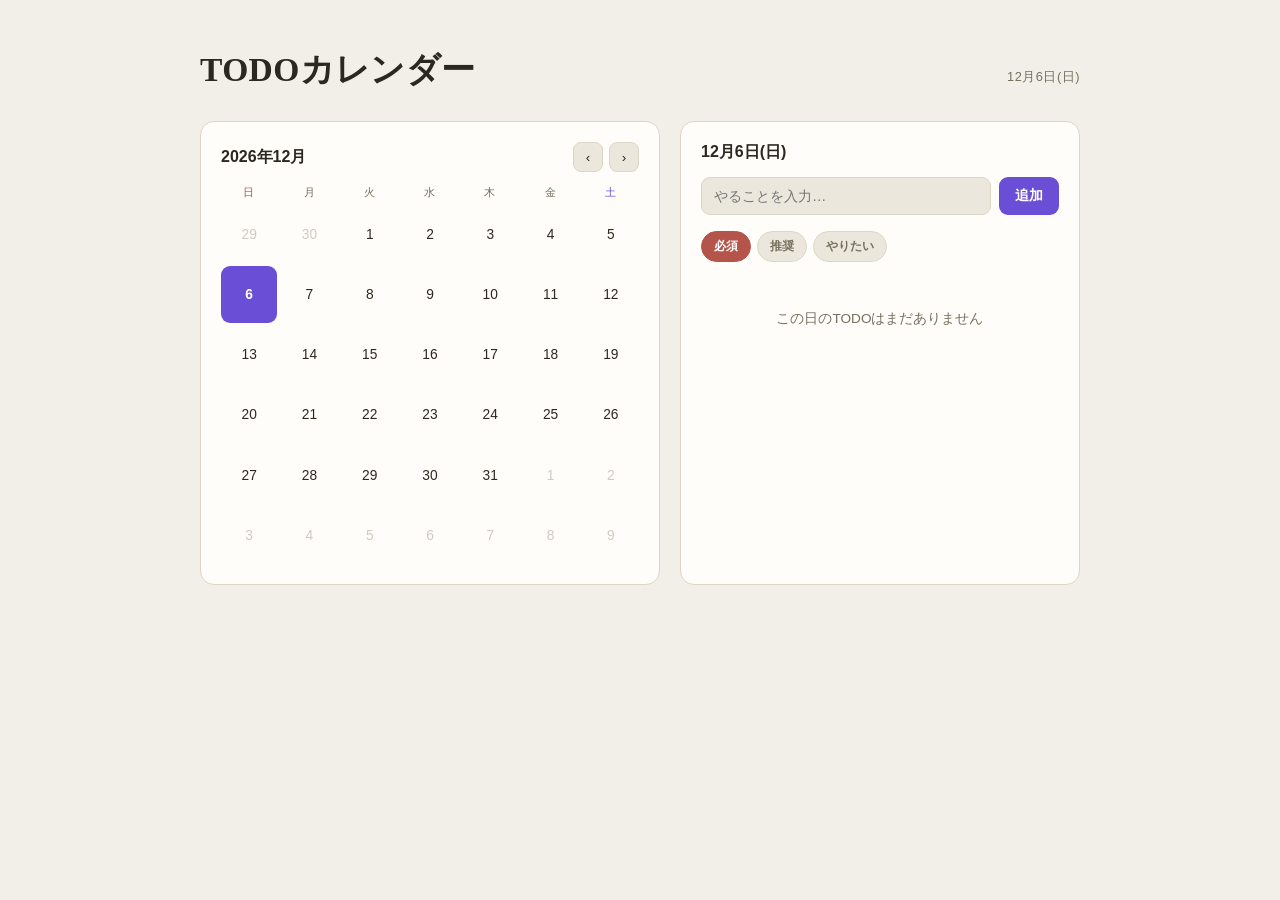
==== commit d8597155: "TODOに優先順位（必須・推奨・やりたい）を追加 追加時に3段階の優先度を選べるようにし、リストは優先度順に自動で並び替わるようにした。  Co-Authored-By: Claude Sonnet " ====
--- a/index.html
+++ b/index.html
@@ -1,581 +1,52 @@
 <!DOCTYPE html>
 <html lang="ja">
 <head>
-<meta charset="UTF-8">
-<meta name="viewport" content="width=device-width, initial-scale=1.0">
-<title>リズムランド</title>
-<style>
-  :root{
-    --bg:#1a1a2e;
-    --panel:#16213e;
-    --accent:#e94560;
-    --accent2:#0f9;
-    --text:#f1f1f1;
-  }
-  *{box-sizing:border-box;}
-  html,body{
-    margin:0;padding:0;height:100%;
-    background:var(--bg);
-    color:var(--text);
-    font-family:"Hiragino Sans","Meiryo",sans-serif;
-    overflow:hidden;
-    -webkit-user-select:none;user-select:none;
-    touch-action:manipulation;
-  }
-  #app{
-    position:relative;
-    width:100vw;height:100vh;
-    display:flex;align-items:center;justify-content:center;
-  }
-  canvas{
-    background:var(--panel);
-    display:block;
-    max-width:100vw;
-    max-height:100vh;
-    touch-action:manipulation;
-  }
-  #overlay{
-    position:absolute;top:0;left:0;width:100%;height:100%;
-    display:flex;flex-direction:column;align-items:center;justify-content:center;
-    text-align:center;
-    background:rgba(22,33,62,0.92);
-    padding:20px;
-  }
-  #overlay h1{
-    font-size:2.4em;margin:0 0 10px;
-    color:var(--accent);
-    text-shadow:0 0 12px rgba(233,69,96,0.6);
-  }
-  #overlay p{margin:6px 0;line-height:1.6;max-width:480px;}
-  .btn{
-    margin-top:18px;
-    padding:14px 36px;
-    font-size:1.2em;
-    border:none;
-    border-radius:40px;
-    background:var(--accent);
-    color:#fff;
-    cursor:pointer;
-    box-shadow:0 4px 0 #a02e42;
-    transition:transform .05s;
-  }
-  .btn:active{transform:translateY(4px);box-shadow:0 0 0 #a02e42;}
-  .btn.secondary{background:#333a5c;box-shadow:0 4px 0 #1f2440;}
-  #hud{
-    position:absolute;top:10px;left:0;width:100%;
-    display:flex;justify-content:space-between;
-    padding:0 16px;
-    font-size:1.1em;
-    pointer-events:none;
-    text-shadow:0 2px 4px rgba(0,0,0,.6);
-  }
-  #judge{
-    position:absolute;
-    top:38%;left:50%;
-    transform:translate(-50%,-50%);
-    font-size:2em;
-    font-weight:bold;
-    pointer-events:none;
-    opacity:0;
-    text-shadow:0 2px 8px rgba(0,0,0,.7);
-  }
-  .hidden{display:none !important;}
-  #menuList{display:flex;flex-direction:column;gap:12px;margin-top:10px;}
-  small{opacity:.7;}
-</style>
+    <meta charset="UTF-8">
+    <meta name="viewport" content="width=device-width, initial-scale=1.0">
+    <title>TODOカレンダー</title>
+    <link rel="stylesheet" href="style.css">
 </head>
 <body>
-<div id="app">
-  <canvas id="game" width="480" height="720"></canvas>
-  <div id="hud" class="hidden">
-    <div id="scoreLabel">SCORE: 0</div>
-    <div id="comboLabel">COMBO: 0</div>
-  </div>
-  <div id="judge"></div>
+    <div class="sheet">
+        <div class="masthead">
+            <h1>TODOカレンダー</h1>
+            <span class="today-label" id="todayLabel"></span>
+        </div>
 
-  <div id="overlay">
-    <h1>🎵 リズムランド 🎵</h1>
-    <p>リズム天国風のミニゲーム集です。<br>音とタイミングに合わせて <b>スペースキー / タップ / クリック</b> しよう！</p>
-    <div id="menuList">
-      <button class="btn" data-game="beat">① ビートタップ</button>
-      <button class="btn" data-game="echo">② エコーコピー</button>
-      <button class="btn" data-game="rocket">③ ロケットジャンプ</button>
+        <div class="panels">
+            <section class="panel" aria-label="カレンダー">
+                <div class="cal-head">
+                    <h2 id="monthYear"></h2>
+                    <div class="cal-nav">
+                        <button id="prev" aria-label="前の月">‹</button>
+                        <button id="next" aria-label="次の月">›</button>
+                    </div>
+                </div>
+                <div class="weekdays">
+                    <span>日</span><span>月</span><span>火</span><span>水</span><span>木</span><span>金</span><span>土</span>
+                </div>
+                <div class="grid" id="grid"></div>
+            </section>
+
+            <section class="panel" aria-label="TODOリスト">
+                <div class="todo-head">
+                    <h2 id="selectedLabel"></h2>
+                    <span class="todo-count" id="count"></span>
+                </div>
+                <div class="composer">
+                    <input id="input" type="text" placeholder="やることを入力…">
+                    <button id="addBtn">追加</button>
+                </div>
+                <div class="priority-picker" id="priorityPicker">
+                    <button type="button" class="prio-btn prio-must active" data-p="must">必須</button>
+                    <button type="button" class="prio-btn prio-should" data-p="should">推奨</button>
+                    <button type="button" class="prio-btn prio-want" data-p="want">やりたい</button>
+                </div>
+                <ul class="todos" id="list"></ul>
+            </section>
+        </div>
     </div>
-  </div>
-</div>
 
-<script>
-(() => {
-"use strict";
-
-const canvas = document.getElementById('game');
-const ctx = canvas.getContext('2d');
-const overlay = document.getElementById('overlay');
-const hud = document.getElementById('hud');
-const scoreLabel = document.getElementById('scoreLabel');
-const comboLabel = document.getElementById('comboLabel');
-const judgeEl = document.getElementById('judge');
-const menuList = document.getElementById('menuList');
-
-// ---------- Audio ----------
-const AudioCtx = window.AudioContext || window.webkitAudioContext;
-const actx = new AudioCtx();
-
-function beep(freq, dur, type='sine', vol=0.25, when=0){
-  const t = actx.currentTime + when;
-  const osc = actx.createOscillator();
-  const gain = actx.createGain();
-  osc.type = type;
-  osc.frequency.value = freq;
-  gain.gain.setValueAtTime(vol, t);
-  gain.gain.exponentialRampToValueAtTime(0.001, t + dur);
-  osc.connect(gain).connect(actx.destination);
-  osc.start(t);
-  osc.stop(t + dur + 0.02);
-}
-function tickSound(){ beep(880, 0.06, 'square', 0.15); }
-function hitSound(){ beep(1200, 0.08, 'triangle', 0.3); }
-function missSound(){ beep(140, 0.2, 'sawtooth', 0.25); }
-function successJingle(){
-  [523,659,784,1046].forEach((f,i)=>beep(f,0.18,'triangle',0.25,i*0.12));
-}
-function failJingle(){
-  [400,300,200].forEach((f,i)=>beep(f,0.25,'sawtooth',0.2,i*0.15));
-}
-
-// ---------- Global state ----------
-let score = 0;
-let combo = 0;
-let currentGame = null;
-let rafId = null;
-
-function resetHud(){
-  score = 0; combo = 0;
-  scoreLabel.textContent = 'SCORE: 0';
-  comboLabel.textContent = 'COMBO: 0';
-}
-function addScore(points){
-  score += points;
-  combo += 1;
-  scoreLabel.textContent = 'SCORE: ' + score;
-  comboLabel.textContent = 'COMBO: ' + combo;
-}
-function breakCombo(){
-  combo = 0;
-  comboLabel.textContent = 'COMBO: 0';
-}
-
-let judgeTimer = null;
-function showJudge(text, color){
-  judgeEl.textContent = text;
-  judgeEl.style.color = color;
-  judgeEl.style.opacity = '1';
-  judgeEl.style.transform = 'translate(-50%,-60%)';
-  judgeEl.style.transition = 'none';
-  requestAnimationFrame(()=>{
-    judgeEl.style.transition = 'opacity .5s ease, transform .5s ease';
-    judgeEl.style.opacity = '0';
-    judgeEl.style.transform = 'translate(-50%,-90%)';
-  });
-}
-
-// input dispatcher: current game defines onInput()
-let inputHandler = null;
-function fireInput(){
-  if (inputHandler) inputHandler();
-}
-window.addEventListener('keydown', (e)=>{
-  if (e.code === 'Space' || e.code === 'Enter'){
-    e.preventDefault();
-    fireInput();
-  }
-});
-canvas.addEventListener('pointerdown', (e)=>{
-  e.preventDefault();
-  fireInput();
-});
-
-// ---------- Utility drawing ----------
-function clear(bg='#16213e'){
-  ctx.fillStyle = bg;
-  ctx.fillRect(0,0,canvas.width, canvas.height);
-}
-function centerText(text, x, y, size, color, weight='bold'){
-  ctx.fillStyle = color;
-  ctx.font = `${weight} ${size}px 'Hiragino Sans', sans-serif`;
-  ctx.textAlign = 'center';
-  ctx.textBaseline = 'middle';
-  ctx.fillText(text, x, y);
-}
-
-// =====================================================================
-// GAME 1: ビートタップ (Beat Tap) - hit space on every beat marker
-// =====================================================================
-function startBeatGame(){
-  resetHud();
-  const BPM = 100;
-  const beatInterval = 60/BPM; // seconds per beat
-  const totalBeats = 20;
-  const startTime = actx.currentTime + 1.0;
-  const hitWindow = 0.18; // seconds tolerance
-
-  let beatIndex = 0;
-  let judged = new Array(totalBeats).fill(false);
-  let finished = false;
-  let ended = false;
-
-  // schedule tick sounds
-  for(let i=0;i<totalBeats;i++){
-    beep(660, 0.05, 'square', 0.12, (startTime + i*beatInterval) - actx.currentTime);
-  }
-
-  inputHandler = () => {
-    if (finished) return;
-    const now = actx.currentTime;
-    // find nearest unjudged beat
-    let best = -1, bestDiff = Infinity;
-    for(let i=0;i<totalBeats;i++){
-      if (judged[i]) continue;
-      const bt = startTime + i*beatInterval;
-      const diff = Math.abs(now - bt);
-      if (diff < bestDiff){ bestDiff = diff; best = i; }
-    }
-    if (best === -1) return;
-    if (bestDiff <= hitWindow){
-      judged[best] = true;
-      hitSound();
-      const perfect = bestDiff <= hitWindow*0.4;
-      addScore(perfect ? 100 : 60);
-      showJudge(perfect ? 'PERFECT!' : 'GOOD', perfect ? '#0f9' : '#ffd166');
-    } else {
-      missSound();
-      breakCombo();
-      showJudge('MISS', '#e94560');
-    }
-  };
-
-  function loop(){
-    if (ended) return;
-    const now = actx.currentTime;
-    clear('#0f3057');
-
-    // mark missed beats that passed window without being judged
-    for(let i=0;i<totalBeats;i++){
-      if (!judged[i] && now > startTime + i*beatInterval + hitWindow){
-        judged[i] = true;
-        breakCombo();
-      }
-    }
-
-    // progress bar of upcoming beats
-    const w = canvas.width, h = canvas.height;
-    centerText('ビートタップ', w/2, 80, 34, '#fff');
-    centerText('スペース/タップでリズムに合わせて！', w/2, 120, 16, '#aac');
-
-    // draw beat line target
-    const targetY = h*0.55;
-    ctx.strokeStyle = '#e94560';
-    ctx.lineWidth = 4;
-    ctx.beginPath();
-    ctx.moveTo(w*0.15, targetY);
-    ctx.lineTo(w*0.85, targetY);
-    ctx.stroke();
-
-    // draw approaching notes
-    const travelTime = 1.2; // seconds to travel from top to target
-    for(let i=0;i<totalBeats;i++){
-      const bt = startTime + i*beatInterval;
-      const t = (bt - now); // time until hit
-      if (t < -0.3 || t > travelTime) continue;
-      const progress = 1 - (t/travelTime);
-      const y = -40 + progress*(targetY+40);
-      const color = judged[i] ? '#555' : '#0f9';
-      ctx.beginPath();
-      ctx.arc(w/2, y, 22, 0, Math.PI*2);
-      ctx.fillStyle = color;
-      ctx.fill();
-    }
-
-    // character bounce
-    const beatPhase = ((now - startTime) % beatInterval) / beatInterval;
-    const bounce = Math.abs(Math.sin(beatPhase*Math.PI));
-    ctx.fillStyle = '#ffd166';
-    ctx.beginPath();
-    ctx.arc(w/2, targetY + 100 - bounce*15, 30, 0, Math.PI*2);
-    ctx.fill();
-
-    if (now > startTime + totalBeats*beatInterval + 0.5 && !finished){
-      finished = true;
-      endMiniGame(score >= totalBeats*60*0.6);
-      return;
-    }
-    rafId = requestAnimationFrame(loop);
-  }
-  rafId = requestAnimationFrame(loop);
-}
-
-// =====================================================================
-// GAME 2: エコーコピー (Echo Copy) - repeat the shown pattern of taps
-// =====================================================================
-function startEchoGame(){
-  resetHud();
-  const rounds = 5;
-  let round = 1;
-  let pattern = [];
-  let playerIndex = 0;
-  let phase = 'show'; // show | wait | input
-  let ended = false;
-  let phaseStart = actx.currentTime;
-  let showIdx = 0;
-  const beatGap = 0.5;
-
-  function newRound(){
-    pattern.push(Math.random() < 0.5 ? 'short' : 'long');
-    playerIndex = 0;
-    phase = 'show';
-    showIdx = 0;
-    phaseStart = actx.currentTime;
-    pattern.forEach((p,i)=>{
-      const t = i*beatGap;
-      beep(p==='short'?880:440, p==='short'?0.08:0.25, 'triangle', 0.25, t);
-    });
-  }
-  newRound();
-
-  inputHandler = () => {
-    if (phase !== 'input' || ended) return;
-    const expected = pattern[playerIndex];
-    // simple: any tap counts as "short" unless held - use quick approx via double check not needed for simplicity
-    tickSound();
-    playerIndex++;
-    addScore(50);
-    if (playerIndex >= pattern.length){
-      round++;
-      if (round > rounds){
-        endMiniGame(true);
-        ended = true;
-      } else {
-        phase = 'gap';
-        phaseStart = actx.currentTime;
-      }
-    }
-  };
-
-  function loop(){
-    if (ended) return;
-    const now = actx.currentTime;
-    clear('#3a0ca3');
-    const w = canvas.width, h = canvas.height;
-    centerText('エコーコピー', w/2, 80, 34, '#fff');
-    centerText(`ラウンド ${round}/${rounds}`, w/2, 120, 18, '#dde');
-
-    if (phase === 'show'){
-      const elapsed = now - phaseStart;
-      const idx = Math.floor(elapsed / beatGap);
-      centerText('よく聞いて見て！', w/2, h*0.4, 22, '#ffd166');
-      if (idx < pattern.length){
-        const p = pattern[idx];
-        ctx.fillStyle = p === 'short' ? '#0f9' : '#e94560';
-        ctx.beginPath();
-        ctx.arc(w/2, h*0.55, p==='short'?40:60, 0, Math.PI*2);
-        ctx.fill();
-      }
-      if (elapsed > pattern.length*beatGap + 0.4){
-        phase = 'input';
-        phaseStart = now;
-      }
-    } else if (phase === 'gap'){
-      centerText('正解！次のリズム...', w/2, h*0.45, 22, '#0f9');
-      if (now - phaseStart > 0.8){
-        newRound();
-      }
-    } else if (phase === 'input'){
-      centerText('同じリズムでタップ！', w/2, h*0.4, 22, '#ffd166');
-      for(let i=0;i<pattern.length;i++){
-        ctx.beginPath();
-        ctx.arc(w/2 - (pattern.length-1)*30 + i*60, h*0.55, 18, 0, Math.PI*2);
-        ctx.fillStyle = i < playerIndex ? '#0f9' : '#555';
-        ctx.fill();
-      }
-    }
-
-    rafId = requestAnimationFrame(loop);
-  }
-  rafId = requestAnimationFrame(loop);
-}
-
-// =====================================================================
-// GAME 3: ロケットジャンプ (Rocket Jump) - tap right when rocket reaches ring
-// =====================================================================
-function startRocketGame(){
-  resetHud();
-  const BPM = 90;
-  const beatInterval = 60/BPM;
-  const totalJumps = 10;
-  const startTime = actx.currentTime + 1.2;
-  const hitWindow = 0.16;
-  let judged = new Array(totalJumps).fill(false);
-  let finished = false;
-  let ended = false;
-  let rocketY = 0;
-
-  for(let i=0;i<totalJumps;i++){
-    beep(220, 0.05, 'sine', 0.1, (startTime + i*beatInterval) - actx.currentTime - 0.3 > 0 ? (startTime + i*beatInterval) - actx.currentTime - 0.3 : 0);
-  }
-
-  inputHandler = () => {
-    if (finished) return;
-    const now = actx.currentTime;
-    let best=-1, bestDiff=Infinity;
-    for(let i=0;i<totalJumps;i++){
-      if (judged[i]) continue;
-      const bt = startTime + i*beatInterval;
-      const diff = Math.abs(now-bt);
-      if (diff < bestDiff){ bestDiff = diff; best = i; }
-    }
-    if (best===-1) return;
-    if (bestDiff <= hitWindow){
-      judged[best] = true;
-      hitSound();
-      const perfect = bestDiff <= hitWindow*0.4;
-      addScore(perfect?100:60);
-      showJudge(perfect?'PERFECT!':'GOOD', perfect?'#0f9':'#ffd166');
-    } else {
-      missSound();
-      breakCombo();
-      showJudge('MISS', '#e94560');
-    }
-  };
-
-  function loop(){
-    if (ended) return;
-    const now = actx.currentTime;
-    clear('#022b3a');
-    const w=canvas.width, h=canvas.height;
-    centerText('ロケットジャンプ', w/2, 80, 32, '#fff');
-    centerText('輪っかに重なった瞬間にタップ！', w/2, 120, 16, '#aac');
-
-    for(let i=0;i<totalJumps;i++){
-      if (!judged[i] && now > startTime + i*beatInterval + hitWindow){
-        judged[i] = true;
-        breakCombo();
-      }
-    }
-
-    const ringX = w*0.75;
-    const ringY = h*0.5;
-    ctx.strokeStyle = '#ffd166';
-    ctx.lineWidth = 6;
-    ctx.beginPath();
-    ctx.arc(ringX, ringY, 45, 0, Math.PI*2);
-    ctx.stroke();
-
-    // rocket moves in an arc based on nearest beat phase
-    const phase = ((now - startTime) % beatInterval) / beatInterval;
-    const arcProgress = phase; // 0..1 across beat
-    const x = w*0.15 + (ringX - w*0.15) * arcProgress;
-    const jumpHeight = 180;
-    const y = ringY - Math.sin(arcProgress*Math.PI) * jumpHeight * 0 + (ringY - Math.sin(Math.min(arcProgress,1)*Math.PI)*100);
-
-    ctx.save();
-    ctx.translate(x, ringY - Math.sin(arcProgress*Math.PI)*100);
-    ctx.rotate(arcProgress*0.6 - 0.3);
-    ctx.fillStyle = '#e94560';
-    ctx.beginPath();
-    ctx.moveTo(-20,0);
-    ctx.lineTo(20,0);
-    ctx.lineTo(0,-40);
-    ctx.closePath();
-    ctx.fill();
-    ctx.restore();
-
-    if (now > startTime + totalJumps*beatInterval + 0.5 && !finished){
-      finished = true;
-      endMiniGame(score >= totalJumps*60*0.6);
-      return;
-    }
-    rafId = requestAnimationFrame(loop);
-  }
-  rafId = requestAnimationFrame(loop);
-}
-
-// ---------- End of minigame ----------
-function endMiniGame(success){
-  inputHandler = null;
-  if (rafId) cancelAnimationFrame(rafId);
-  if (success) successJingle(); else failJingle();
-
-  const w=canvas.width, h=canvas.height;
-  clear(success ? '#134e13' : '#4e1313');
-  centerText(success ? 'よくできました！' : 'もう一度！', w/2, h*0.4, 36, success?'#0f9':'#e94560');
-  centerText('SCORE: ' + score, w/2, h*0.5, 26, '#fff');
-
-  overlay.classList.remove('hidden');
-  overlay.innerHTML = `
-    <h1>${success ? '🎉 クリア！' : '😵 残念...'}</h1>
-    <p>スコア: <b>${score}</b></p>
-    <div id="menuList">
-      <button class="btn" id="retryBtn">もう一度</button>
-      <button class="btn secondary" id="menuBtn">メニューに戻る</button>
-    </div>
-  `;
-  document.getElementById('retryBtn').addEventListener('click', ()=> launchGame(currentGame));
-  document.getElementById('menuBtn').addEventListener('click', showMenu);
-}
-
-function showMenu(){
-  hud.classList.add('hidden');
-  overlay.classList.remove('hidden');
-  overlay.innerHTML = `
-    <h1>🎵 リズムランド 🎵</h1>
-    <p>リズム天国風のミニゲーム集です。<br>音とタイミングに合わせて <b>スペースキー / タップ / クリック</b> しよう！</p>
-    <div id="menuList">
-      <button class="btn" data-game="beat">① ビートタップ</button>
-      <button class="btn" data-game="echo">② エコーコピー</button>
-      <button class="btn" data-game="rocket">③ ロケットジャンプ</button>
-    </div>
-    <small>Made with Web Audio &amp; Canvas</small>
-  `;
-  overlay.querySelectorAll('[data-game]').forEach(btn=>{
-    btn.addEventListener('click', ()=> launchGame(btn.dataset.game));
-  });
-}
-
-function launchGame(name){
-  currentGame = name;
-  if (actx.state === 'suspended') actx.resume();
-  overlay.classList.add('hidden');
-  hud.classList.remove('hidden');
-  if (rafId) cancelAnimationFrame(rafId);
-  if (name === 'beat') startBeatGame();
-  else if (name === 'echo') startEchoGame();
-  else if (name === 'rocket') startRocketGame();
-}
-
-menuList.querySelectorAll('[data-game]').forEach(btn=>{
-  btn.addEventListener('click', ()=> launchGame(btn.dataset.game));
-});
-
-// responsive canvas sizing
-function resize(){
-  const targetRatio = 480/720;
-  let w = window.innerWidth, h = window.innerHeight;
-  if (w/h > targetRatio){
-    canvas.style.height = h + 'px';
-    canvas.style.width = (h*targetRatio) + 'px';
-  } else {
-    canvas.style.width = w + 'px';
-    canvas.style.height = (w/targetRatio) + 'px';
-  }
-}
-window.addEventListener('resize', resize);
-resize();
-
-// idle screen draw
-clear('#16213e');
-centerText('タップしてスタート', canvas.width/2, canvas.height/2, 24, '#556');
-
-})();
-</script>
+    <script src="script.js"></script>
 </body>
 </html>
--- a/style.css
+++ b/style.css
@@ -0,0 +1,329 @@
+@media (prefers-color-scheme: dark) {
+  :root:not([data-theme="light"]) {
+    --bg: #1c1a22;
+    --surface: #26232d;
+    --surface-2: #2f2b37;
+    --border: #3a3644;
+    --ink: #eeeaf3;
+    --ink-dim: #a8a1b5;
+    --accent: #b79bff;
+    --accent-ink: #1c1a22;
+    --today-ring: #7c6bd9;
+    --done: #9db98a;
+    --danger: #e2897e;
+    --warn: #d9a44f;
+  }
+}
+:root[data-theme="dark"] {
+  --bg: #1c1a22;
+  --surface: #26232d;
+  --surface-2: #2f2b37;
+  --border: #3a3644;
+  --ink: #eeeaf3;
+  --ink-dim: #a8a1b5;
+  --accent: #b79bff;
+  --accent-ink: #1c1a22;
+  --today-ring: #7c6bd9;
+  --done: #9db98a;
+  --danger: #e2897e;
+  --warn: #d9a44f;
+}
+:root {
+  --bg: #f2efe9;
+  --surface: #fffdf9;
+  --surface-2: #ece7dc;
+  --border: #ddd6c7;
+  --ink: #2c2820;
+  --ink-dim: #77705f;
+  --accent: #6a4fd6;
+  --accent-ink: #ffffff;
+  --today-ring: #6a4fd6;
+  --done: #7a8c6e;
+  --danger: #b5544a;
+  --warn: #b3812f;
+}
+
+* { box-sizing: border-box; }
+html, body {
+  margin: 0;
+  background: var(--bg);
+  color: var(--ink);
+  font-family: -apple-system, "Segoe UI", "Hiragino Sans", "Noto Sans JP", sans-serif;
+}
+body {
+  min-height: 100vh;
+  padding: clamp(16px, 4vw, 48px);
+  display: flex;
+  justify-content: center;
+}
+
+.sheet {
+  width: 100%;
+  max-width: 880px;
+}
+
+.masthead {
+  display: flex;
+  align-items: baseline;
+  justify-content: space-between;
+  gap: 16px;
+  margin-bottom: 28px;
+  flex-wrap: wrap;
+}
+.masthead h1 {
+  font-family: Georgia, "Hiragino Mincho ProN", serif;
+  font-weight: 600;
+  font-size: clamp(1.6rem, 3.2vw, 2.1rem);
+  letter-spacing: 0.01em;
+  margin: 0;
+  text-wrap: balance;
+}
+.masthead .today-label {
+  font-size: 0.8rem;
+  color: var(--ink-dim);
+  letter-spacing: 0.04em;
+}
+
+.panels {
+  display: grid;
+  grid-template-columns: 1.15fr 1fr;
+  gap: 20px;
+}
+@media (max-width: 680px) {
+  .panels { grid-template-columns: 1fr; }
+}
+
+.panel {
+  background: var(--surface);
+  border: 1px solid var(--border);
+  border-radius: 14px;
+  padding: 20px;
+}
+
+/* Calendar */
+.cal-head {
+  display: flex;
+  align-items: center;
+  justify-content: space-between;
+  margin-bottom: 14px;
+}
+.cal-head h2 {
+  font-size: 1rem;
+  font-weight: 600;
+  margin: 0;
+  font-variant-numeric: tabular-nums;
+}
+.cal-nav {
+  display: flex;
+  gap: 6px;
+}
+.cal-nav button {
+  width: 30px;
+  height: 30px;
+  border-radius: 8px;
+  border: 1px solid var(--border);
+  background: var(--surface-2);
+  color: var(--ink);
+  cursor: pointer;
+  font-size: 0.85rem;
+  display: flex;
+  align-items: center;
+  justify-content: center;
+}
+.cal-nav button:hover { border-color: var(--accent); color: var(--accent); }
+.cal-nav button:focus-visible { outline: 2px solid var(--accent); outline-offset: 2px; }
+
+.weekdays, .grid {
+  display: grid;
+  grid-template-columns: repeat(7, 1fr);
+  gap: 4px;
+}
+.weekdays {
+  margin-bottom: 6px;
+}
+.weekdays span {
+  text-align: center;
+  font-size: 0.68rem;
+  letter-spacing: 0.06em;
+  color: var(--ink-dim);
+  text-transform: uppercase;
+}
+.weekdays span:first-child { color: var(--danger); }
+.weekdays span:last-child { color: var(--today-ring); }
+
+.day {
+  aspect-ratio: 1;
+  display: flex;
+  align-items: center;
+  justify-content: center;
+  position: relative;
+  border-radius: 9px;
+  background: transparent;
+  border: 1px solid transparent;
+  color: var(--ink);
+  font-size: 0.86rem;
+  font-variant-numeric: tabular-nums;
+  cursor: pointer;
+}
+.day:hover:not(.pad) { background: var(--surface-2); }
+.day:focus-visible { outline: 2px solid var(--accent); outline-offset: 1px; }
+.day.pad { color: var(--ink-dim); opacity: 0.35; cursor: default; }
+.day.pad:hover { background: transparent; }
+.day.today { box-shadow: inset 0 0 0 1.5px var(--today-ring); font-weight: 600; }
+.day.selected { background: var(--accent); color: var(--accent-ink); font-weight: 600; }
+.day .dot {
+  position: absolute;
+  bottom: 5px;
+  width: 4px;
+  height: 4px;
+  border-radius: 50%;
+  background: var(--accent);
+}
+.day.selected .dot { background: var(--accent-ink); }
+
+/* Todo panel */
+.todo-head {
+  display: flex;
+  align-items: baseline;
+  justify-content: space-between;
+  margin-bottom: 14px;
+  gap: 8px;
+}
+.todo-head h2 {
+  font-size: 1rem;
+  font-weight: 600;
+  margin: 0;
+}
+.todo-count {
+  font-size: 0.75rem;
+  color: var(--ink-dim);
+  font-variant-numeric: tabular-nums;
+  white-space: nowrap;
+}
+
+.composer {
+  display: flex;
+  gap: 8px;
+  margin-bottom: 16px;
+}
+.composer input {
+  flex: 1;
+  min-width: 0;
+  padding: 10px 12px;
+  border: 1px solid var(--border);
+  border-radius: 9px;
+  background: var(--surface-2);
+  color: var(--ink);
+  font-size: 0.9rem;
+}
+.composer input:focus-visible {
+  outline: 2px solid var(--accent);
+  outline-offset: 1px;
+}
+.composer button {
+  padding: 10px 16px;
+  border: none;
+  border-radius: 9px;
+  background: var(--accent);
+  color: var(--accent-ink);
+  font-weight: 600;
+  font-size: 0.85rem;
+  cursor: pointer;
+}
+.composer button:hover { filter: brightness(1.08); }
+.composer button:focus-visible { outline: 2px solid var(--ink); outline-offset: 2px; }
+
+.priority-picker {
+  display: flex;
+  gap: 6px;
+  margin-bottom: 16px;
+}
+.prio-btn {
+  padding: 6px 12px;
+  border-radius: 999px;
+  border: 1px solid var(--border);
+  background: var(--surface-2);
+  color: var(--ink-dim);
+  font-size: 0.78rem;
+  font-weight: 600;
+  cursor: pointer;
+}
+.prio-btn:focus-visible { outline: 2px solid var(--accent); outline-offset: 2px; }
+.prio-btn.prio-must.active { background: var(--danger); border-color: var(--danger); color: var(--accent-ink); }
+.prio-btn.prio-should.active { background: var(--warn); border-color: var(--warn); color: var(--accent-ink); }
+.prio-btn.prio-want.active { background: var(--accent); border-color: var(--accent); color: var(--accent-ink); }
+
+.prio-chip {
+  display: inline-block;
+  flex-shrink: 0;
+  font-size: 0.68rem;
+  font-weight: 700;
+  padding: 2px 7px;
+  border-radius: 999px;
+  color: var(--accent-ink);
+  white-space: nowrap;
+}
+.prio-chip.prio-must { background: var(--danger); }
+.prio-chip.prio-should { background: var(--warn); }
+.prio-chip.prio-want { background: var(--accent); }
+
+.todos {
+  list-style: none;
+  margin: 0;
+  padding: 0;
+  display: flex;
+  flex-direction: column;
+  gap: 6px;
+  max-height: 420px;
+  overflow-y: auto;
+}
+.todo-item {
+  display: flex;
+  align-items: center;
+  gap: 10px;
+  padding: 10px 10px;
+  border-radius: 9px;
+  background: var(--surface-2);
+}
+.todo-item input[type="checkbox"] {
+  width: 17px;
+  height: 17px;
+  accent-color: var(--done);
+  cursor: pointer;
+  flex-shrink: 0;
+}
+.todo-item .text {
+  flex: 1;
+  font-size: 0.9rem;
+  word-break: break-word;
+  display: flex;
+  align-items: center;
+  gap: 8px;
+  flex-wrap: wrap;
+}
+.todo-item.done .text {
+  text-decoration: line-through;
+  color: var(--ink-dim);
+}
+.todo-item .del {
+  background: none;
+  border: none;
+  color: var(--ink-dim);
+  cursor: pointer;
+  font-size: 0.75rem;
+  padding: 4px 6px;
+  border-radius: 6px;
+  flex-shrink: 0;
+}
+.todo-item .del:hover { color: var(--danger); background: color-mix(in srgb, var(--danger) 12%, transparent); }
+
+.empty {
+  text-align: center;
+  color: var(--ink-dim);
+  font-size: 0.85rem;
+  padding: 32px 8px;
+}
+
+@media (prefers-reduced-motion: no-preference) {
+  .day, .todo-item, .composer button, .cal-nav button { transition: background 0.15s ease, box-shadow 0.15s ease, color 0.15s ease; }
+}
